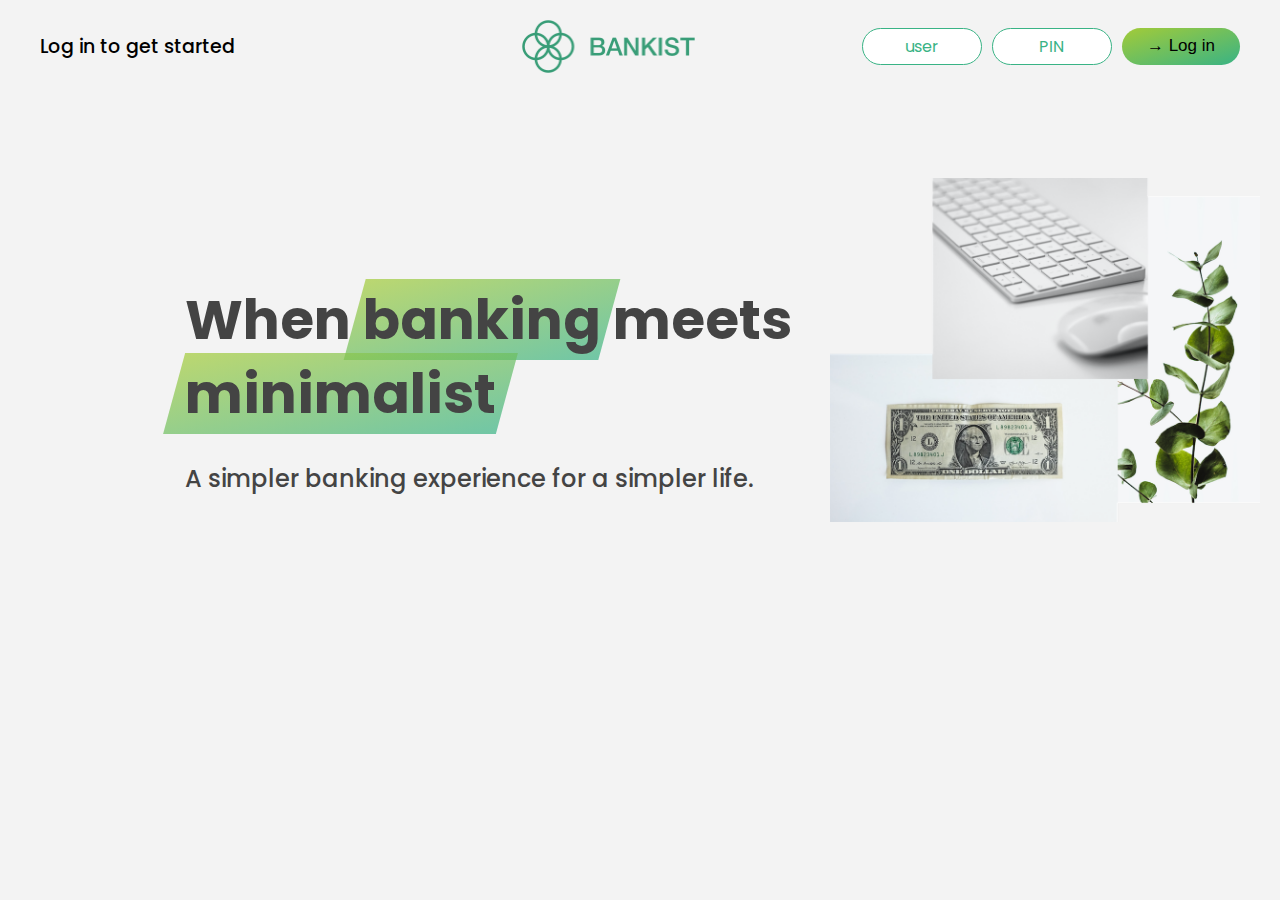
==== login.html @ 3706173a "full design" ====
<!DOCTYPE html>
<html lang="en">
  <head>
    <meta charset="UTF-8" />
    <meta name="viewport" content="width=device-width, initial-scale=1.0" />
    <meta http-equiv="X-UA-Compatible" content="ie=edge" />
    <link rel="icon" type="icon/x-image" href="img/logo-main.png" />

    <link
      href="https://fonts.googleapis.com/css?family=Poppins:400,500,600&display=swap"
      rel="stylesheet"
    />

    <link rel="stylesheet" href="loginStyle.css" />
    <title>Bankist</title>
  </head>
  <body>
    <nav>
      <p class="welcome">Log in to get started</p>
      <img src="img/image.png" alt="Logo" class="logo" />
      <form class="login">
        <a class="nav__link nav__link--btn hidden log-out" href="#"
          >&larr; Log out</a
        >
        <input
          type="text"
          placeholder="user"
          class="login__input login__input--user"
        />
        <!-- In practice, use type="password" -->
        <input
          type="text"
          placeholder="PIN"
          maxlength="4"
          class="login__input login__input--pin"
        />
        <button class="login__btn nav__link nav__link--btn">
          &rarr; Log in
        </button>
      </form>
    </nav>

    <!-- TOP NAVIGATION -->
    <div class="header__title">
      <h1>
        When
        <!-- Green highlight effect -->
        <span class="highlight">banking</span>
        meets<br />
        <span class="highlight">minimalist</span>
      </h1>
      <h4>A simpler banking experience for a simpler life.</h4>
      <img src="img/hero.png" class="header__img" alt="Minimalist bank items" />
    </div>

    <main class="app hidden">
      <!-- BALANCE -->
      <div class="balance">
        <div>
          <p class="balance__label">Current balance</p>
          <p class="balance__date">
            As of <span class="date">05/03/2037</span>
          </p>
        </div>
        <p class="balance__value">0000€</p>
      </div>

      <!-- MOVEMENTS -->
      <div class="movements">
        <div class="movements__row">
          <div class="movements__type movements__type--deposit">2 deposit</div>
          <div class="movements__date">3 days ago</div>
          <div class="movements__value">4 000€</div>
        </div>
        <div class="movements__row">
          <div class="movements__type movements__type--withdrawal">
            1 withdrawal
          </div>
          <div class="movements__date">24/01/2037</div>
          <div class="movements__value">-378€</div>
        </div>
      </div>

      <!-- SUMMARY -->
      <div class="summary">
        <p class="summary__label">In</p>
        <p class="summary__value summary__value--in">0000€</p>
        <p class="summary__label">Out</p>
        <p class="summary__value summary__value--out">0000€</p>
        <p class="summary__label">Interest</p>
        <p class="summary__value summary__value--interest">0000€</p>
        <button class="btn--sort nav__link nav__link--btn">
          &downarrow; SORT
        </button>
      </div>

      <!-- OPERATION: TRANSFERS -->
      <div class="operation operation--transfer">
        <h2>Transfer money</h2>
        <form class="form form--transfer">
          <input type="text" class="form__input form__input--to" />
          <input type="number" class="form__input form__input--amount" />
          <button class="form__btn form__btn--transfer">&rarr;</button>
          <label class="form__label">Transfer to</label>
          <label class="form__label">Amount</label>
        </form>
      </div>

      <!-- OPERATION: LOAN -->
      <div class="operation operation--loan">
        <h2>Request loan</h2>
        <form class="form form--loan">
          <input type="number" class="form__input form__input--loan-amount" />
          <button class="form__btn form__btn--loan">&rarr;</button>
          <label class="form__label form__label--loan">Amount</label>
        </form>
      </div>

      <!-- OPERATION: CLOSE -->
      <div class="operation operation--close">
        <h2>Close account</h2>
        <form class="form form--close">
          <input type="text" class="form__input form__input--user" />
          <input
            type="password"
            maxlength="6"
            class="form__input form__input--pin"
          />
          <button class="form__btn form__btn--close">&rarr;</button>
          <label class="form__label">Confirm user</label>
          <label class="form__label">Confirm PIN</label>
        </form>
      </div>

      <!-- LOGOUT TIMER -->
      <p class="logout-timer">
        You will be logged out in <span class="timer">05:00</span>
      </p>
    </main>

    <!-- <footer>
      &copy; by Jonas Schmedtmann. Don't claim as your own :)
    </footer> -->

    <script src="loginScript.js"></script>
  </body>
</html>
---- loginStyle.css ----
* {
  margin: 0;
  padding: 0;
  box-sizing: inherit;
}
html {
  font-size: 62.5%;
  box-sizing: border-box;
}
.header {
  padding: 0 3rem;
  height: 100vh;
  display: flex;
  flex-direction: column;
  align-items: center;
}
.header__title {
  flex: 1;
  max-width: 115rem;
  display: grid;
  grid-template-columns: 3fr 2fr;
  row-gap: 3rem;
  align-content: center;
  justify-content: center;
  color: #444;
  align-items: start;
  justify-items: start;
  margin-top: 165px;
  margin-left: 165px;
  opacity: 100;
  transition: all 1s;
  animation: anim;
  animation-timing-function: ease-out;
  animation-duration: 1s;
}
h1 {
  font-size: 5.5rem;
  line-height: 1.35;
  margin-top: 45px;
}
body {
  font-family: 'Poppins', sans-serif;
  color: black;
  background-color: #f3f3f3;
  height: 100vh;
  padding: 2rem;
}
h4 {
  font-size: 2.4rem;
  font-weight: 500;
}
.header__img {
  width: 100%;
  grid-column: 2 / 3;
  grid-row: 1 / span 4;
  transform: translateY(-6rem);
}
.highlight {
  position: relative;
}
.highlight::after {
  display: block;
  content: '';
  position: absolute;
  bottom: 0;
  left: 0;
  height: 100%;
  width: 100%;
  z-index: -1;
  opacity: 0.7;
  transform: scale(1.07, 1.05) skewX(-15deg);
  background-image: linear-gradient(to top left, #39b385, #a3cb38);
}
nav {
  display: flex;
  justify-content: space-between;
  align-items: center;
  padding: 0 2rem;
}
.welcome {
  font-size: 1.9rem;
  font-weight: 500;
}
.logo {
  height: 5.25rem;
  margin-left: 120px;
}
.login {
  display: flex;
}
.login__input {
  border: none;
  padding: 0.5rem 2rem;
  font-size: 1.6rem;
  font-family: inherit;
  text-align: center;
  width: 12rem;
  border-radius: 10rem;
  margin-right: 1rem;
  color: #39b385;
  border: 1px solid #39b385;
  transition: all 0.3s;
}
.login__input:focus {
  outline: none;
  border: 1px solid #ccc;
}
.login__input::placeholder {
  color: #bbb;
}
.login__btn {
  border: none;
  background: none;
  font-size: 1.7rem;
  font-weight: 500;
  color: inherit;
  cursor: pointer;
  transition: all 0.3s;
  background-image: linear-gradient(to top left, #39b385, #a3cb38);
  padding: 0.8rem 2.5rem;
  border-radius: 3rem;
}
.login__btn:hover,
.login__btn:focus,
.btn--sort:hover,
.btn--sort:focus {
  outline: none;
  color: #777;
}
/* MAIN */
.app {
  position: relative;
  max-width: 100rem;
  margin: 4rem auto;
  display: grid;
  grid-template-columns: 4fr 3fr;
  grid-template-rows: auto repeat(3, 15rem) auto;
  gap: 2rem;
  /* NOTE This creates the fade in/out anumation */
  opacity: 0;
  transition: all 1s;
  animation: anim;
  animation-timing-function: ease-out;
  animation-duration: 1s;
}
.balance {
  grid-column: 1 / span 2;
  display: flex;
  align-items: flex-end;
  justify-content: space-between;
  margin-bottom: 2rem;
}
.balance__label {
  font-size: 2.2rem;
  font-weight: 500;
  margin-bottom: -0.2rem;
}
.balance__date {
  font-size: 1.4rem;
  color: black;
  font-weight: 500;
}
.balance__value {
  font-size: 4.5rem;
  font-weight: 400;
  color: #e74c3c;
}
.name {
  color: rgb(192, 57, 43);
  font-size: 1.9rem;
  font-weight: bold;
}
.date {
  color: rgb(192, 57, 43);
  font-weight: bold;
}
/* MOVEMENTS */
.movements {
  grid-row: 2 / span 3;
  background-color: #fff;
  border-radius: 1rem;
  overflow: scroll;
}
.movements__row {
  padding: 2.25rem 4rem;
  display: flex;
  align-items: center;
  border-bottom: 1px solid #eee;
}
.movements__type {
  font-size: 1.1rem;
  text-transform: uppercase;
  font-weight: 500;
  color: #fff;
  padding: 0.1rem 1rem;
  border-radius: 10rem;
  margin-right: 2rem;
}
.movements__date {
  font-size: 1.1rem;
  text-transform: uppercase;
  font-weight: 500;
  color: #666;
}
.movements__type--deposit {
  background-image: linear-gradient(to top left, #39b385, #a3cb38);
}
.movements__type--withdrawal {
  background-image: linear-gradient(to top left, #c0392b, #e74c3c);
}
.movements__value {
  font-size: 1.7rem;
  margin-left: auto;
}
/* SUMMARY */
.summary {
  grid-row: 5 / 6;
  display: flex;
  align-items: baseline;
  padding: 0 0.3rem;
  margin-top: 1rem;
}
.summary__label {
  font-size: 1.2rem;
  font-weight: 500;
  text-transform: uppercase;
  margin-right: 0.8rem;
}
.summary__value {
  font-size: 2.2rem;
  margin-right: 2.5rem;
}
.summary__value--in {
  color: #39b385;
  font-weight: 500;
}
.summary__value--interest {
  color: #f39c12;
  font-weight: 500;
}
.summary__value--out {
  color: rgb(192, 57, 43);
  font-weight: 500;
}
.d {
  color: #39b385;
  font-weight: 500;
}
.w {
  color: rgb(192, 57, 43);
  font-weight: 500;
}
.btn--sort {
  margin-left: auto;
  border: none;
  background: none;
  cursor: pointer;
  font-size: 1.7rem;
  font-weight: 500;
  color: inherit;
  text-decoration: none;
  transition: all 0.3s;
  background-image: linear-gradient(to top left, #39b385, #a3cb38);
  padding: 0.8rem 2.5rem;
  border-radius: 3rem;
  margin-bottom: 15px;
}
.btn-sort:link,
.btn-sort:visited {
  /* background-color: var(--color-primary); */

  color: black;
}
/* OPERATIONS */
.operation {
  border-radius: 1rem;
  padding: 3rem 4rem;
  color: #333;
}
.operation--transfer {
  background-image: linear-gradient(to top left, #ee5253, #ff6b6b);
}
.operation--loan {
  background-image: linear-gradient(to top left, #39b385, #a3cb38);
}
.operation--close {
  background-image: linear-gradient(to top left, #f39c12, #f1c40f);
}
h2 {
  margin-bottom: 1.5rem;
  font-size: 1.7rem;
  font-weight: 600;
  color: #333;
}
.form {
  display: grid;
  grid-template-columns: 2.5fr 2.5fr 1fr;
  grid-template-rows: auto auto;
  gap: 0.4rem 1rem;
}
/* Exceptions for interst */
.form.form--loan {
  grid-template-columns: 2.5fr 1fr 2.5fr;
}
.form__label--loan {
  grid-row: 2;
  font-weight: 500;
}
/* End exceptions */
.form__input {
  width: 100%;
  border: none;
  background-color: rgba(255, 255, 255, 0.4);
  font-family: inherit;
  font-size: 1.5rem;
  text-align: center;
  color: #333;
  padding: 0.3rem 1rem;
  border-radius: 0.7rem;
  transition: all 0.3s;
}
.form__input:focus {
  outline: none;
  background-color: rgba(255, 255, 255, 0.6);
}
.form__label {
  font-size: 1.3rem;
  text-align: center;
  font-weight: 500;
}
.form__btn {
  border: none;
  border-radius: 0.7rem;
  font-size: 1.8rem;
  background-color: #fff;
  cursor: pointer;
  transition: all 0.3s;
}
.form__btn:focus {
  outline: none;
  background-color: rgba(255, 255, 255, 0.8);
}
.logout-timer {
  padding: 0 0.3rem;
  margin-top: 1.9rem;
  text-align: right;
  font-size: 1.25rem;
  font-weight: 500;
}
.timer {
  font-weight: 600;
  color: rgb(192, 57, 43);
}
.nav__link:link,
.nav__link:visited {
  font-size: 1.7rem;
  font-weight: 400;
  color: inherit;
  text-decoration: none;
  transition: all 0.3s;
}
.nav__link--btn:link,
.nav__link--btn:visited {
  padding: 0.8rem 2.5rem;
  border-radius: 3rem;
  /* background-color: var(--color-primary); */
  background-image: linear-gradient(to top left, #39b385, #a3cb38);
  color: black;
}
.nav__link--btn:hover,
.nav__link--btn:focus {
  outline: none;
  color: #777;
}
.hidden {
  display: none;
}
.header__img {
  width: 100%;
  grid-column: 2 / 3;
  grid-row: 1 / span 4;
  transform: translateY(-6rem);
}
input[type='text']::-webkit-input-placeholder {
  color: #39b385;
}
@keyframes anim {
  0% {
    opacity: 0;
  }
  50% {
    opacity: 0.7px;
  }
  100% {
    opacity: 100;
  }
}
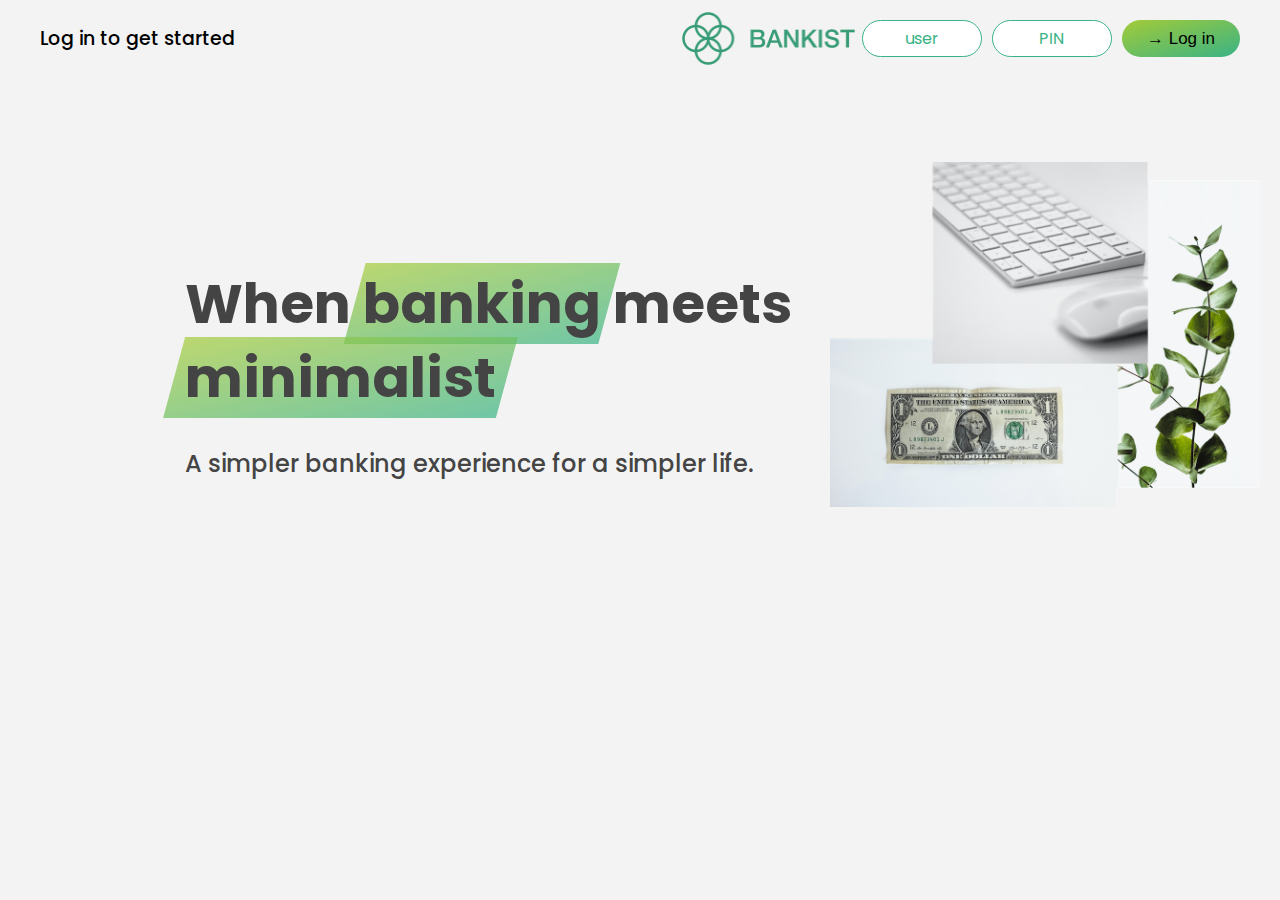
==== commit 3f62ed8e: "log in & log out" ====
--- a/login.html
+++ b/login.html
@@ -34,9 +34,7 @@
           maxlength="4"
           class="login__input login__input--pin"
         />
-        <button class="login__btn nav__link nav__link--btn">
-          &rarr; Log in
-        </button>
+        <button class="login__btn">&rarr; Log in</button>
       </form>
     </nav>
 
--- a/loginStyle.css
+++ b/loginStyle.css
@@ -83,7 +83,8 @@
 }
 .logo {
   height: 5.25rem;
-  margin-left: 120px;
+  margin-left: 642px;
+  position: fixed;
 }
 .login {
   display: flex;
@@ -361,7 +362,9 @@
 }
 .nav__link--btn:link,
 .nav__link--btn:visited {
-  padding: 0.8rem 2.5rem;
+  font-size: 1.7rem;
+  font-weight: 400;
+  padding: 0.6rem 2rem;
   border-radius: 3rem;
   /* background-color: var(--color-primary); */
   background-image: linear-gradient(to top left, #39b385, #a3cb38);
